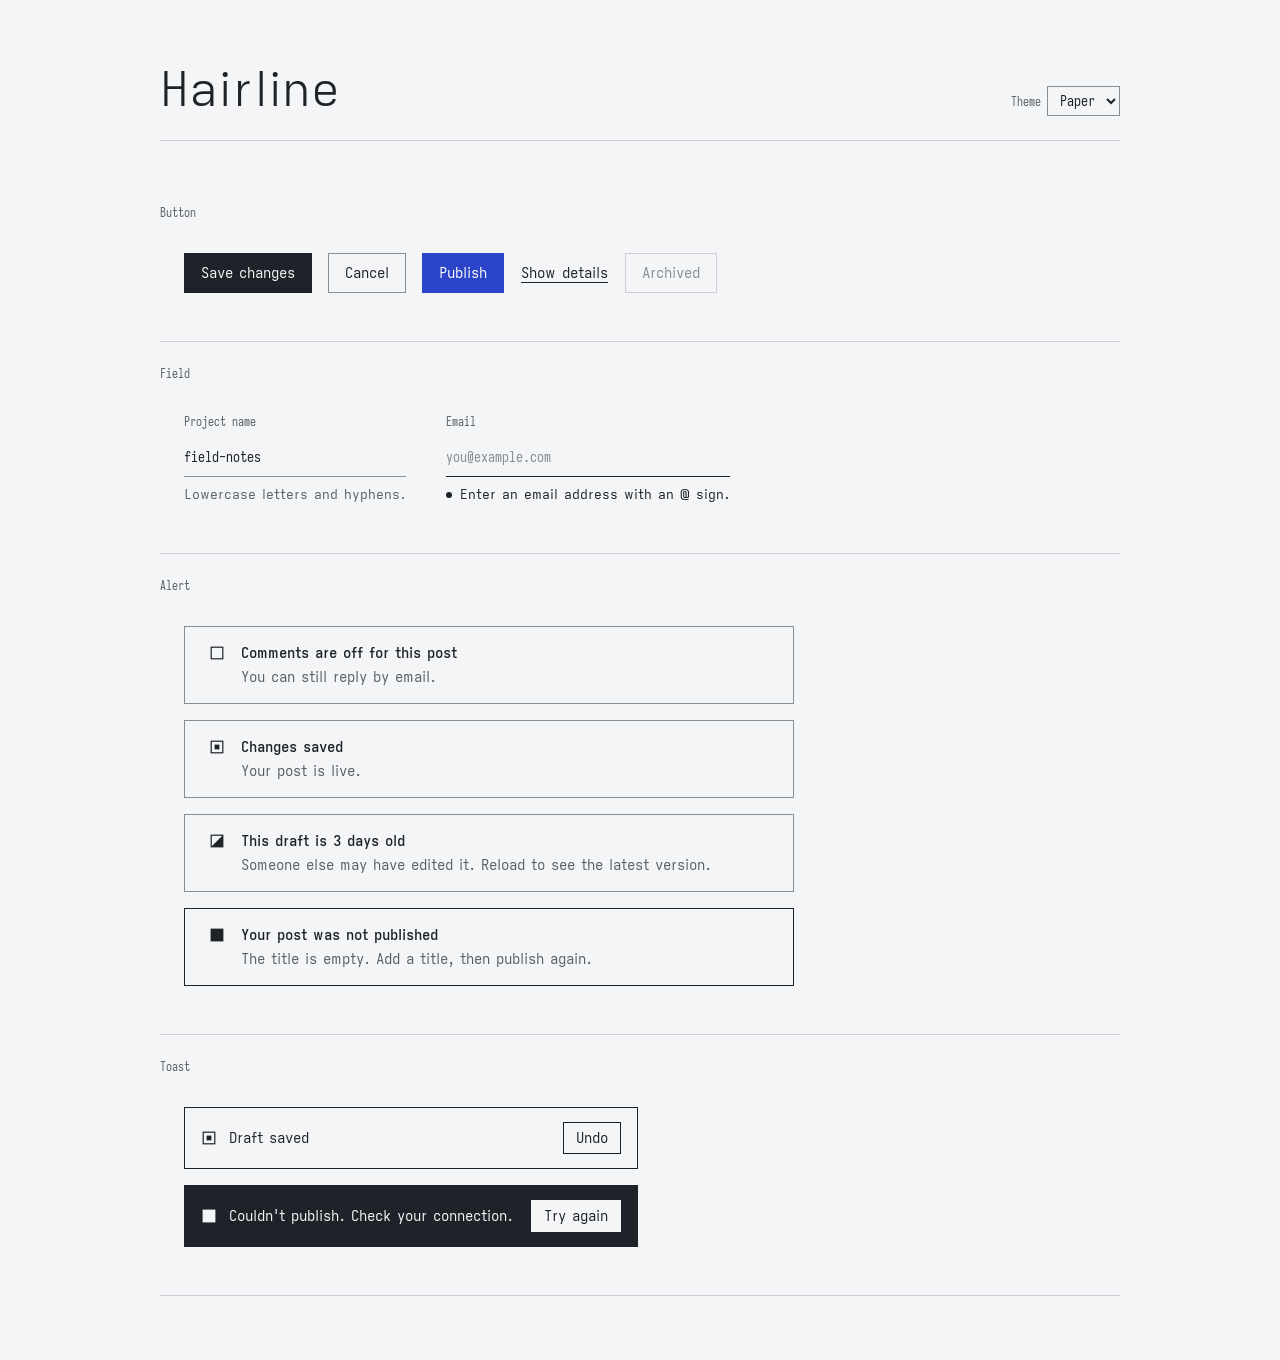
==== docs/design-system/index.html @ a76b5b24 "Add Hairline design system Signed-off-by: Joe Hartshorn <8881940+j-hartshorn@users.noreply.github.co" ====
<!doctype html>
<html lang="en"><head><meta charset="utf-8"><meta name="viewport" content="width=device-width, initial-scale=1">
<title>Hairline components</title>
<link rel="stylesheet" href="tokens.css"><link rel="stylesheet" href="components/bundle.css">
<style>
body{margin:0;background:var(--bg);color:var(--ink);font-family:var(--font-prose)}
main{max-width:960px;margin:0 auto;padding:64px 40px}
header{display:flex;justify-content:space-between;align-items:baseline;gap:16px;border-bottom:1px solid var(--line);padding-bottom:24px;margin-bottom:40px}
h1{font:var(--text-display);margin:0}
h2{font:var(--text-label);color:var(--ink-muted);margin:0 0 8px}
section{border-bottom:1px solid var(--line);padding:24px 0}
select{font:var(--text-code);background:var(--bg);color:var(--ink);border:1px solid var(--line-strong);border-radius:0;padding:4px 8px}
</style></head>
<body><main>
<header><h1>Hairline</h1>
<label style="font:var(--text-label);color:var(--ink-muted)">Theme
<select onchange="document.documentElement.dataset.theme=this.value"><option value="paper">Paper</option><option value="stark">Stark</option><option value="dark">Dark</option></select></label></header>
<section><h2>Button</h2><div style="display:flex;gap:16px;align-items:center;flex-wrap:wrap;padding:24px;background:var(--bg)">
  <button class="hl-button hl-button--primary">Save changes</button>
  <button class="hl-button">Cancel</button>
  <button class="hl-button hl-button--accent">Publish</button>
  <button class="hl-button hl-button--quiet">Show details</button>
  <button class="hl-button" disabled>Archived</button>
</div>
</section>
<section><h2>Field</h2><div style="display:flex;gap:40px;flex-wrap:wrap;padding:24px;background:var(--bg)">
  <label class="hl-field">
    <span class="hl-field__label">Project name</span>
    <input class="hl-field__input" value="field-notes">
    <span class="hl-field__help">Lowercase letters and hyphens.</span>
  </label>
  <label class="hl-field hl-field--error">
    <span class="hl-field__label">Email</span>
    <input class="hl-field__input" placeholder="you@example.com">
    <span class="hl-field__help">Enter an email address with an @ sign.</span>
  </label>
</div>
</section>
<section><h2>Alert</h2><div style="display:flex;flex-direction:column;gap:16px;padding:24px;background:var(--bg)">
  <div class="hl-alert" role="status"><svg class="hl-mark" viewBox="0 0 20 20" aria-hidden="true"><rect x="2.75" y="2.75" width="14.5" height="14.5" fill="none" stroke="currentColor" stroke-width="1.5"/></svg><div><div class="hl-alert__title">Comments are off for this post</div><div class="hl-alert__text">You can still reply by email.</div></div></div>
  <div class="hl-alert" role="status"><svg class="hl-mark" viewBox="0 0 20 20" aria-hidden="true"><rect x="2.75" y="2.75" width="14.5" height="14.5" fill="none" stroke="currentColor" stroke-width="1.5"/><rect x="7" y="7" width="6" height="6" fill="currentColor"/></svg><div><div class="hl-alert__title">Changes saved</div><div class="hl-alert__text">Your post is live.</div></div></div>
  <div class="hl-alert" role="status"><svg class="hl-mark" viewBox="0 0 20 20" aria-hidden="true"><rect x="2.75" y="2.75" width="14.5" height="14.5" fill="none" stroke="currentColor" stroke-width="1.5"/><path d="M2.75 17.25 L17.25 2.75 L17.25 17.25 Z" fill="currentColor"/></svg><div><div class="hl-alert__title">This draft is 3 days old</div><div class="hl-alert__text">Someone else may have edited it. Reload to see the latest version.</div></div></div>
  <div class="hl-alert hl-alert--error" role="alert"><svg class="hl-mark" viewBox="0 0 20 20" aria-hidden="true"><rect x="2" y="2" width="16" height="16" fill="currentColor"/></svg><div><div class="hl-alert__title">Your post was not published</div><div class="hl-alert__text">The title is empty. Add a title, then publish again.</div></div></div>
</div>
</section>
<section><h2>Toast</h2><div style="display:flex;flex-direction:column;gap:16px;padding:24px;background:var(--bg)">
  <div class="hl-toast" role="status"><div class="hl-toast__msg"><svg class="hl-mark" viewBox="0 0 20 20" aria-hidden="true"><rect x="2.75" y="2.75" width="14.5" height="14.5" fill="none" stroke="currentColor" stroke-width="1.5"/><rect x="7" y="7" width="6" height="6" fill="currentColor"/></svg><span>Draft saved</span></div><button class="hl-toast__action">Undo</button></div>
  <div class="hl-toast hl-toast--error" role="alert"><div class="hl-toast__msg"><svg class="hl-mark" viewBox="0 0 20 20" aria-hidden="true"><rect x="2" y="2" width="16" height="16" fill="currentColor"/></svg><span>Couldn't publish. Check your connection.</span></div><button class="hl-toast__action">Try again</button></div>
</div>
</section>
</main></body></html>
---- docs/design-system/tokens.css ----
/* Hairline — generated from tokens.json */

@font-face{font-family:"Iosevka";src:url("fonts/Iosevka-300.woff2") format("woff2");font-weight:300;font-style:normal;font-display:swap}
@font-face{font-family:"Iosevka";src:url("fonts/Iosevka-400.woff2") format("woff2");font-weight:400;font-style:normal;font-display:swap}
@font-face{font-family:"Iosevka";src:url("fonts/Iosevka-600.woff2") format("woff2");font-weight:600;font-style:normal;font-display:swap}
@font-face{font-family:"Iosevka Aile";src:url("fonts/IosevkaAile-300.woff2") format("woff2");font-weight:300;font-style:normal;font-display:swap}
@font-face{font-family:"Iosevka Aile";src:url("fonts/IosevkaAile-400.woff2") format("woff2");font-weight:400;font-style:normal;font-display:swap}
@font-face{font-family:"Iosevka Aile";src:url("fonts/IosevkaAile-400-italic.woff2") format("woff2");font-weight:400;font-style:italic;font-display:swap}
@font-face{font-family:"Iosevka Aile";src:url("fonts/IosevkaAile-600.woff2") format("woff2");font-weight:600;font-style:normal;font-display:swap}

:root, [data-theme="paper"] {
  --bg: #f4f5f6;
  --surface: #eceef0;
  --ink: #1e2329;
  --ink-muted: #58606a;
  --line: #cdd1d6;
  --line-strong: #868e98;
  --accent: #2b44c8;
  --accent-ink: #ffffff;
  --focus: var(--accent);
  --font-prose: "Iosevka Aile", "Helvetica Neue", Arial, sans-serif;
  --font-mono: Iosevka, "SF Mono", Menlo, Consolas, monospace;
  --space-1: 4px;
  --space-2: 8px;
  --space-3: 16px;
  --space-4: 24px;
  --space-5: 40px;
  --space-6: 64px;
  --space-7: 104px;
  --radius-none: 0;
  --radius-dot: 50%;
  --stroke-hair: 1px;
  --stroke-mark: 1.5px;
  --stroke-focus: 2px;
  --text-display: 300 48px/52px var(--font-prose);
  --text-heading: 400 24px/32px var(--font-prose);
  --text-subheading: 600 18px/26px var(--font-prose);
  --text-body: 400 16px/26px var(--font-prose);
  --text-small: 400 13px/20px var(--font-prose);
  --text-code: 400 14px/22px var(--font-mono);
  --text-data: 400 14px/20px var(--font-mono);
  --text-label: 400 12px/16px var(--font-mono);
}

[data-theme="stark"] {
  --bg: #ffffff;
  --surface: #f5f5f5;
  --ink: #000000;
  --ink-muted: #555555;
  --line: #d9d9d9;
  --line-strong: #8a8a8a;
  --accent: #2b44c8;
  --accent-ink: #ffffff;
  --focus: var(--accent);
}

[data-theme="dark"] {
  color-scheme: dark;
  --bg: #15181c;
  --surface: #1c2026;
  --ink: #e4e7ea;
  --ink-muted: #9aa2ac;
  --line: #2c3238;
  --line-strong: #6a727c;
  --accent: #8c9cff;
  --accent-ink: #15181c;
  --focus: var(--accent);
}

@media (prefers-color-scheme: dark) {
  :root:not([data-theme]) {
    color-scheme: dark;
    --bg: #15181c;
    --surface: #1c2026;
    --ink: #e4e7ea;
    --ink-muted: #9aa2ac;
    --line: #2c3238;
    --line-strong: #6a727c;
    --accent: #8c9cff;
    --accent-ink: #15181c;
    --focus: var(--accent);
  }
}
---- docs/design-system/components/bundle.css ----
/* Hairline components. Tokens come from tokens.css. */
.hl-button{font-family:var(--font-prose);font-size:14px;line-height:20px;font-weight:400;padding:9px 16px;border:1px solid var(--line-strong);border-radius:0;background:var(--bg);color:var(--ink);cursor:pointer}
.hl-button:hover{border-color:var(--ink)}
.hl-button:focus-visible{outline:2px solid var(--focus);outline-offset:2px}
.hl-button--primary{background:var(--ink);border-color:var(--ink);color:var(--bg)}
.hl-button--primary:hover{background:var(--ink-muted);border-color:var(--ink-muted)}
.hl-button--accent{background:var(--accent);border-color:var(--accent);color:var(--accent-ink)}
.hl-button--quiet{border-color:transparent;padding-left:0;padding-right:0;text-decoration:underline;text-decoration-thickness:1px;text-underline-offset:4px}
.hl-button:disabled{color:var(--line-strong);border-color:var(--line);background:var(--bg);cursor:not-allowed}
.hl-field{display:flex;flex-direction:column;gap:8px;max-width:320px}
.hl-field__label{font-family:var(--font-mono);font-size:12px;line-height:16px;color:var(--ink-muted)}
.hl-field__input{font-family:var(--font-mono);font-size:14px;line-height:22px;padding:8px 0;border:0;border-bottom:1px solid var(--line-strong);border-radius:0;background:transparent;color:var(--ink)}
.hl-field__input::placeholder{color:var(--line-strong)}
.hl-field__input:hover{border-bottom-color:var(--ink)}
.hl-field__input:focus{outline:none;border-bottom:2px solid var(--focus);padding-bottom:7px}
.hl-field__help{font-family:var(--font-prose);font-size:13px;line-height:20px;color:var(--ink-muted)}
.hl-field--error .hl-field__input{border-bottom-color:var(--ink)}
.hl-field--error .hl-field__help{color:var(--ink)}
.hl-field--error .hl-field__help::before{content:"";display:inline-block;width:6px;height:6px;border-radius:50%;background:var(--ink);margin-right:8px;vertical-align:1px}
.hl-mark{flex:none;width:16px;height:16px;margin-top:2px}
.hl-alert{display:flex;gap:16px;align-items:flex-start;padding:16px 24px;border:1px solid var(--line-strong);border-radius:0;background:var(--bg);color:var(--ink);font-family:var(--font-prose);max-width:560px}
.hl-alert--error{border-color:var(--ink)}
.hl-alert__title{font-size:14px;line-height:20px;font-weight:600}
.hl-alert__text{font-size:14px;line-height:20px;color:var(--ink-muted);margin-top:4px}
.hl-toast{display:flex;gap:16px;align-items:center;padding:14px 16px;border:1px solid var(--ink);border-radius:0;background:var(--bg);color:var(--ink);font-family:var(--font-prose);font-size:14px;line-height:20px;max-width:420px}
.hl-toast__msg{flex:1;display:flex;gap:12px;align-items:flex-start}
.hl-toast--error{background:var(--ink);color:var(--bg)}
.hl-toast__action{font-family:var(--font-prose);font-size:14px;line-height:20px;padding:5px 12px;border:1px solid currentColor;border-radius:0;background:transparent;color:inherit;cursor:pointer}
.hl-toast--error .hl-toast__action{background:var(--bg);color:var(--ink);border-color:var(--bg)}
.hl-toast__action:focus-visible{outline:2px solid var(--focus);outline-offset:2px}
.hl-nav{display:flex;gap:24px;font-family:var(--font-prose);font-size:14px;line-height:20px}
.hl-nav a{color:var(--ink-muted);text-decoration:none;padding-bottom:4px;border-bottom:2px solid transparent}
.hl-nav a[aria-current="page"]{color:var(--ink);border-bottom-color:var(--ink)}
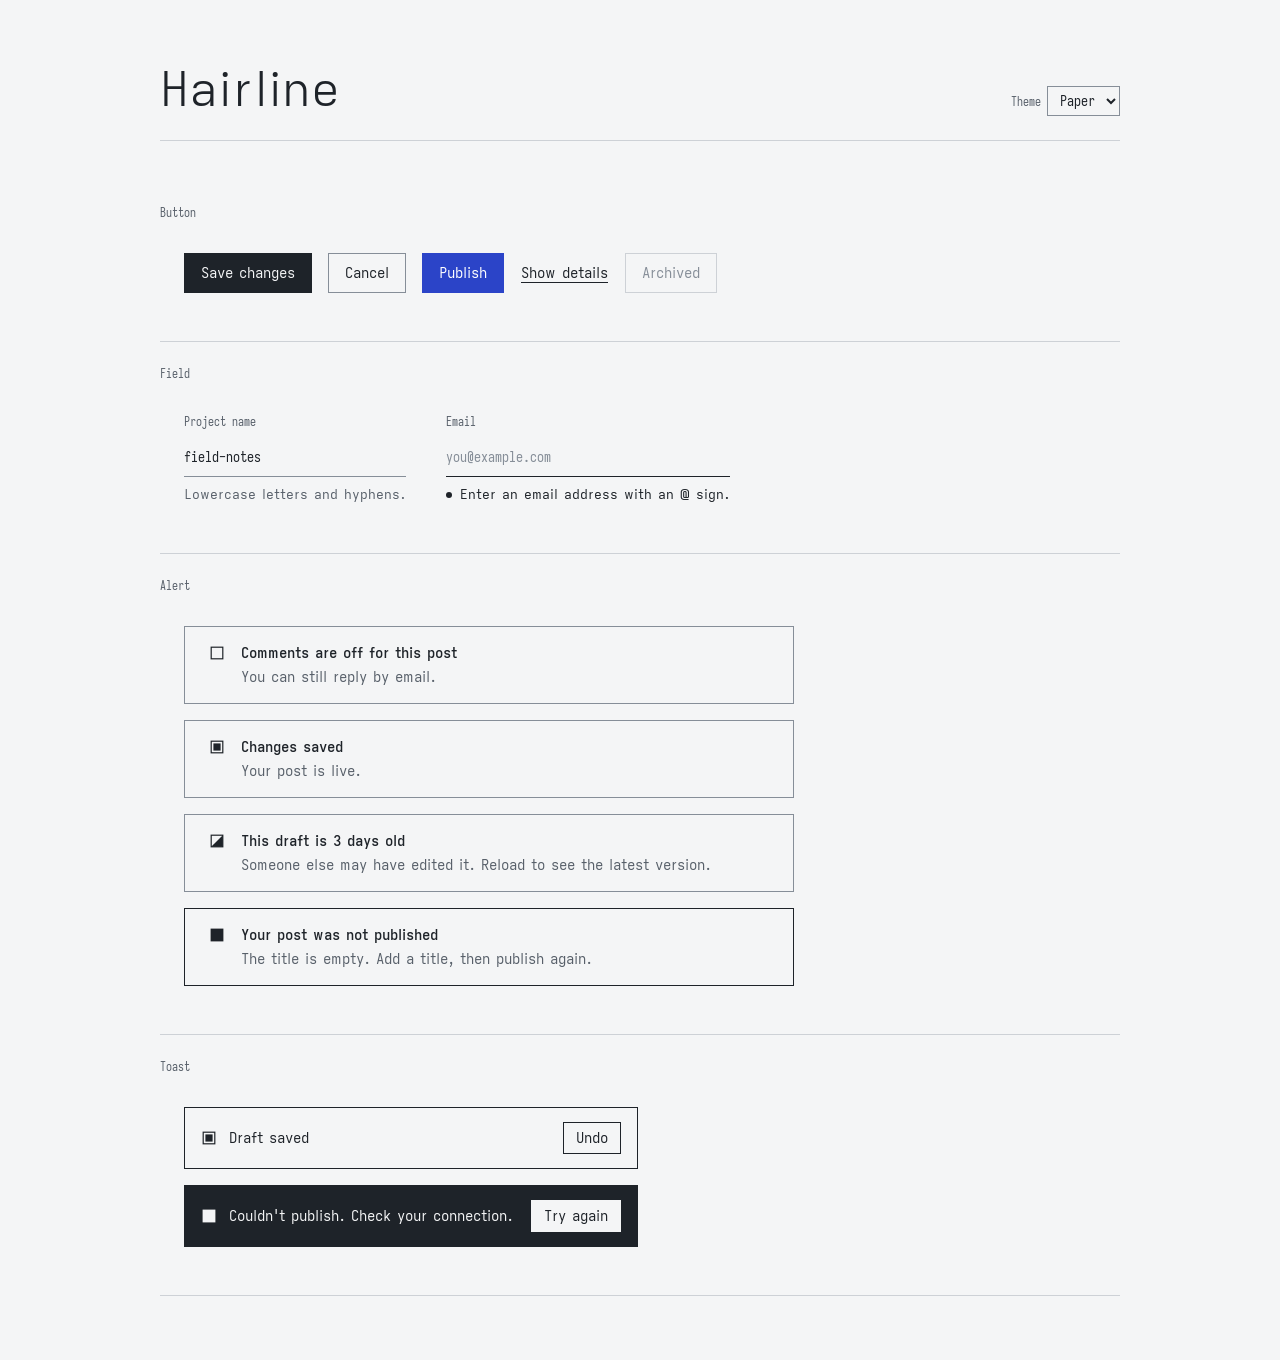
==== commit 2ec04a8c: "Enlarge the dot of the square-in-a-square glyph The dot was hard to see at row size. It now takes th" ====
--- a/docs/design-system/index.html
+++ b/docs/design-system/index.html
@@ -38,13 +38,13 @@
 </section>
 <section><h2>Alert</h2><div style="display:flex;flex-direction:column;gap:16px;padding:24px;background:var(--bg)">
   <div class="hl-alert" role="status"><svg class="hl-mark" viewBox="0 0 20 20" aria-hidden="true"><rect x="2.75" y="2.75" width="14.5" height="14.5" fill="none" stroke="currentColor" stroke-width="1.5"/></svg><div><div class="hl-alert__title">Comments are off for this post</div><div class="hl-alert__text">You can still reply by email.</div></div></div>
-  <div class="hl-alert" role="status"><svg class="hl-mark" viewBox="0 0 20 20" aria-hidden="true"><rect x="2.75" y="2.75" width="14.5" height="14.5" fill="none" stroke="currentColor" stroke-width="1.5"/><rect x="7" y="7" width="6" height="6" fill="currentColor"/></svg><div><div class="hl-alert__title">Changes saved</div><div class="hl-alert__text">Your post is live.</div></div></div>
+  <div class="hl-alert" role="status"><svg class="hl-mark" viewBox="0 0 20 20" aria-hidden="true"><rect x="2.75" y="2.75" width="14.5" height="14.5" fill="none" stroke="currentColor" stroke-width="1.5"/><rect x="5.5" y="5.5" width="9" height="9" fill="currentColor"/></svg><div><div class="hl-alert__title">Changes saved</div><div class="hl-alert__text">Your post is live.</div></div></div>
   <div class="hl-alert" role="status"><svg class="hl-mark" viewBox="0 0 20 20" aria-hidden="true"><rect x="2.75" y="2.75" width="14.5" height="14.5" fill="none" stroke="currentColor" stroke-width="1.5"/><path d="M2.75 17.25 L17.25 2.75 L17.25 17.25 Z" fill="currentColor"/></svg><div><div class="hl-alert__title">This draft is 3 days old</div><div class="hl-alert__text">Someone else may have edited it. Reload to see the latest version.</div></div></div>
   <div class="hl-alert hl-alert--error" role="alert"><svg class="hl-mark" viewBox="0 0 20 20" aria-hidden="true"><rect x="2" y="2" width="16" height="16" fill="currentColor"/></svg><div><div class="hl-alert__title">Your post was not published</div><div class="hl-alert__text">The title is empty. Add a title, then publish again.</div></div></div>
 </div>
 </section>
 <section><h2>Toast</h2><div style="display:flex;flex-direction:column;gap:16px;padding:24px;background:var(--bg)">
-  <div class="hl-toast" role="status"><div class="hl-toast__msg"><svg class="hl-mark" viewBox="0 0 20 20" aria-hidden="true"><rect x="2.75" y="2.75" width="14.5" height="14.5" fill="none" stroke="currentColor" stroke-width="1.5"/><rect x="7" y="7" width="6" height="6" fill="currentColor"/></svg><span>Draft saved</span></div><button class="hl-toast__action">Undo</button></div>
+  <div class="hl-toast" role="status"><div class="hl-toast__msg"><svg class="hl-mark" viewBox="0 0 20 20" aria-hidden="true"><rect x="2.75" y="2.75" width="14.5" height="14.5" fill="none" stroke="currentColor" stroke-width="1.5"/><rect x="5.5" y="5.5" width="9" height="9" fill="currentColor"/></svg><span>Draft saved</span></div><button class="hl-toast__action">Undo</button></div>
   <div class="hl-toast hl-toast--error" role="alert"><div class="hl-toast__msg"><svg class="hl-mark" viewBox="0 0 20 20" aria-hidden="true"><rect x="2" y="2" width="16" height="16" fill="currentColor"/></svg><span>Couldn't publish. Check your connection.</span></div><button class="hl-toast__action">Try again</button></div>
 </div>
 </section>
--- a/docs/design-system/tokens.css
+++ b/docs/design-system/tokens.css
@@ -18,6 +18,9 @@
   --accent: #2b44c8;
   --accent-ink: #ffffff;
   --focus: var(--accent);
+  --status-failing: #a8261d;
+  --status-attention: #7d5600;
+  --status-ready: #1f6a3c;
   --font-prose: "Iosevka Aile", "Helvetica Neue", Arial, sans-serif;
   --font-mono: Iosevka, "SF Mono", Menlo, Consolas, monospace;
   --space-1: 4px;
@@ -65,6 +68,9 @@
   --accent: #8c9cff;
   --accent-ink: #15181c;
   --focus: var(--accent);
+  --status-failing: #f2877d;
+  --status-attention: #d9ac55;
+  --status-ready: #7ccf97;
 }
 
 @media (prefers-color-scheme: dark) {
@@ -79,5 +85,8 @@
     --accent: #8c9cff;
     --accent-ink: #15181c;
     --focus: var(--accent);
+    --status-failing: #f2877d;
+    --status-attention: #d9ac55;
+    --status-ready: #7ccf97;
   }
 }
